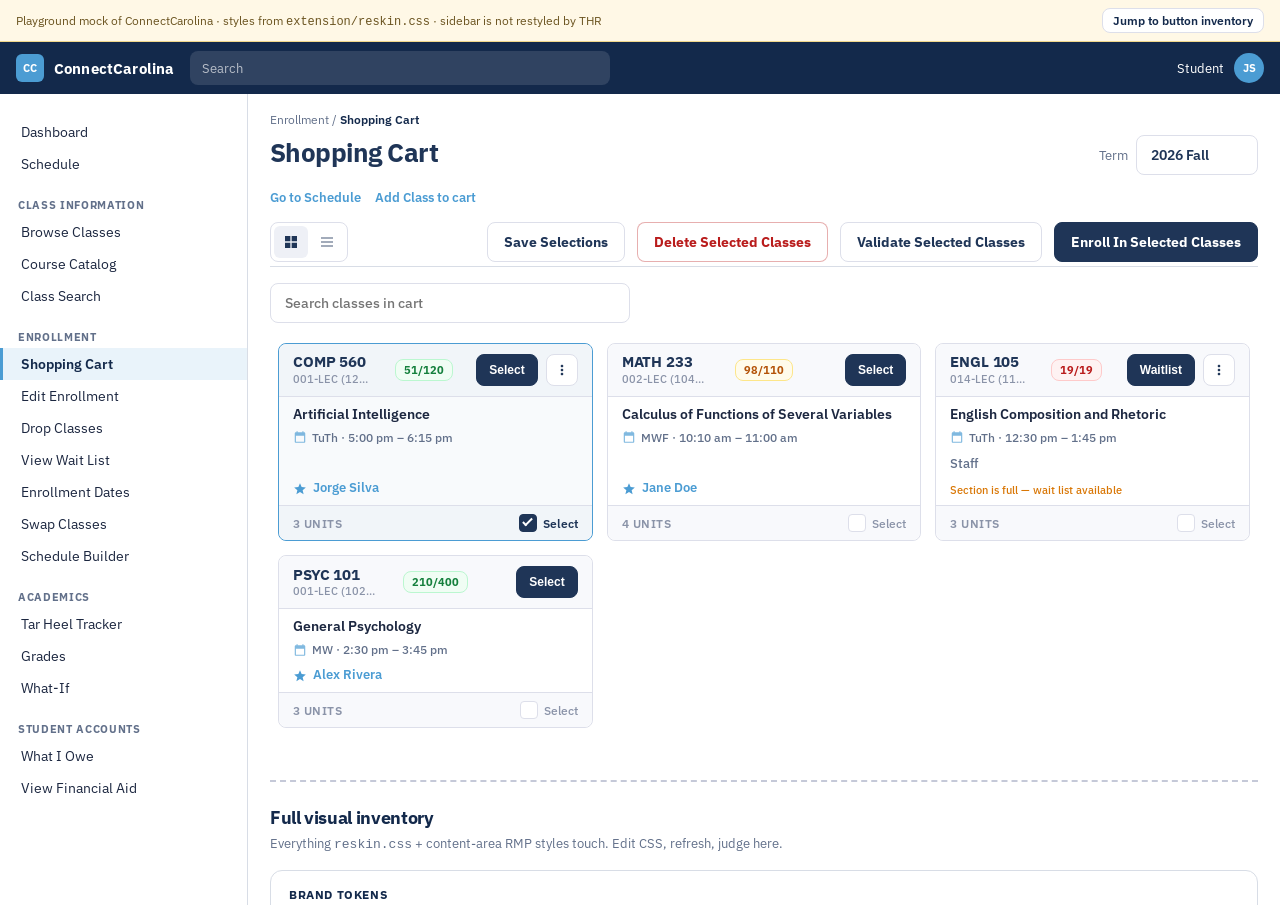
==== playground/buttons.html @ 71690526 "Flatten shopping cart reskin to marketing button language. Replace claymorphism pills/glows with 8px" ====
<!DOCTYPE html>
<html lang="en">
<head>
  <meta charset="UTF-8">
  <meta name="viewport" content="width=device-width, initial-scale=1.0">
  <title>ConnectCarolina mock · THR visual inventory</title>
  <link rel="preconnect" href="https://fonts.googleapis.com">
  <link rel="preconnect" href="https://fonts.gstatic.com" crossorigin>
  <link href="https://fonts.googleapis.com/css2?family=IBM+Plex+Sans:wght@400;500;600;700&display=swap" rel="stylesheet">
  <link rel="stylesheet" href="../extension/reskin.css">
  <link rel="stylesheet" href="../extension/content.css">
  <style>
    :root {
      --cc-primary: #13294b;
      --cc-primary-2: #1a3558;
      --cc-blue: #4b9cd3;
      --cc-bg: #f0f2f5;
      --cc-sidebar: #ffffff;
      --cc-line: #d8dde6;
      --cc-text: #1c2740;
      --cc-muted: #62708a;
      --cc-font: "IBM Plex Sans", "Helvetica Neue", Helvetica, Arial, sans-serif;
    }

    * { box-sizing: border-box; }

    html, body {
      margin: 0;
      height: 100%;
      font-family: var(--cc-font);
      color: var(--cc-text);
      background: var(--cc-bg);
    }

    /* ── Playground banner ── */
    .pg-banner {
      display: flex;
      align-items: center;
      justify-content: space-between;
      gap: 12px;
      padding: 8px 16px;
      background: #fff8e6;
      border-bottom: 1px solid #f0d78c;
      font-size: 12px;
      color: #6b5420;
      z-index: 50;
      position: sticky;
      top: 0;
    }

    .pg-banner a {
      color: #13294b;
      font-weight: 600;
      text-decoration: none;
      border: 1px solid #dddfea;
      background: #fff;
      border-radius: 8px;
      padding: 4px 10px;
    }

    /* ── CX chrome ── */
    .cx-shell {
      display: grid;
      grid-template-rows: 52px 1fr;
      height: calc(100vh - 37px);
      min-height: 640px;
    }

    .cx-topbar {
      display: flex;
      align-items: center;
      gap: 16px;
      padding: 0 16px;
      background: var(--cc-primary);
      color: #fff;
    }

    .cx-brand {
      display: flex;
      align-items: center;
      gap: 10px;
      font-weight: 700;
      font-size: 15px;
      letter-spacing: 0.01em;
      white-space: nowrap;
    }

    .cx-brand-mark {
      width: 28px;
      height: 28px;
      border-radius: 6px;
      background: var(--cc-blue);
      display: grid;
      place-items: center;
      font-size: 11px;
      font-weight: 800;
      color: #fff;
    }

    .cx-top-search {
      flex: 1;
      max-width: 420px;
      height: 34px;
      border-radius: 8px;
      border: none;
      padding: 0 12px;
      font: inherit;
      font-size: 13px;
      background: rgba(255, 255, 255, 0.12);
      color: #fff;
    }

    .cx-top-search::placeholder { color: rgba(255, 255, 255, 0.65); }

    .cx-top-right {
      margin-left: auto;
      display: flex;
      align-items: center;
      gap: 10px;
      font-size: 13px;
    }

    .cx-avatar {
      width: 30px;
      height: 30px;
      border-radius: 50%;
      background: var(--cc-blue);
      display: grid;
      place-items: center;
      font-size: 11px;
      font-weight: 700;
    }

    .cx-body {
      display: grid;
      grid-template-columns: 248px 1fr;
      min-height: 0;
    }

    /* ── Sidebar ── */
    .cx-sidebar {
      background: var(--cc-sidebar);
      border-right: 1px solid var(--cc-line);
      overflow-y: auto;
      padding: 12px 0 24px;
    }

    .cx-nav-section {
      margin-top: 10px;
    }

    .cx-nav-section-title {
      padding: 8px 18px 4px;
      font-size: 11px;
      font-weight: 700;
      letter-spacing: 0.06em;
      text-transform: uppercase;
      color: var(--cc-muted);
    }

    .cx-nav-link {
      display: block;
      padding: 7px 18px;
      font-size: 13.5px;
      color: var(--cc-text);
      text-decoration: none;
      border-left: 3px solid transparent;
    }

    .cx-nav-link:hover {
      background: #f5f7fa;
    }

    .cx-nav-link.active {
      background: rgba(75, 156, 211, 0.12);
      color: var(--cc-primary);
      font-weight: 600;
      border-left-color: var(--cc-blue);
    }

    /* ── Main content ── */
    .cx-main {
      overflow: auto;
      min-width: 0;
    }

    .cx-content {
      padding: 18px 22px 40px;
      max-width: 1400px;
    }

    .cx-breadcrumb {
      font-size: 12px;
      color: var(--cc-muted);
      margin-bottom: 8px;
    }

    .cx-breadcrumb span { color: var(--cc-primary); font-weight: 600; }

    .cx-page-header {
      display: flex;
      align-items: flex-start;
      justify-content: space-between;
      gap: 16px;
      flex-wrap: wrap;
      margin-bottom: 14px;
    }

    .cx-page-header h1 {
      margin: 0;
      font-size: 26px;
      font-weight: 700;
      letter-spacing: -0.02em;
    }

    .cx-term {
      display: flex;
      align-items: center;
      gap: 8px;
      font-size: 13px;
      color: var(--cc-muted);
    }

    .cx-term select {
      appearance: none;
      -webkit-appearance: none;
      padding-right: 28px !important;
      font-weight: 600 !important;
      background-image: url("data:image/svg+xml,%3Csvg xmlns='http://www.w3.org/2000/svg' width='12' height='12' viewBox='0 0 24 24' fill='%231f3557'%3E%3Cpath d='M7 10l5 5 5-5z'/%3E%3C/svg%3E");
      background-repeat: no-repeat;
      background-position: right 10px center;
    }

    .cx-toolbar {
      display: flex;
      flex-wrap: wrap;
      align-items: center;
      gap: 8px;
      padding: 12px 0 4px;
      border-bottom: 1px solid var(--cc-line);
      margin-bottom: 4px;
    }

    .cx-toolbar-spacer { flex: 1; min-width: 8px; }

    .cx-links {
      display: flex;
      gap: 14px;
      margin: 10px 0 4px;
      font-size: 13px;
    }

    .cx-links a {
      color: var(--cc-blue);
      font-weight: 600;
      text-decoration: none;
    }

    .cx-links a:hover { text-decoration: underline; }

    .cx-search-row {
      margin: 10px 0 4px;
    }

    .cx-search-row input#search {
      width: min(360px, 100%);
    }

    /* Inventory strip under the mock */
    .pg-inventory {
      margin-top: 36px;
      padding-top: 24px;
      border-top: 2px dashed #c5c9d8;
    }

    .pg-inventory > h2 {
      margin: 0 0 6px;
      font-size: 18px;
      font-weight: 800;
      letter-spacing: -0.02em;
      text-transform: none;
      color: var(--cc-primary);
    }

    .pg-inventory > p {
      margin: 0 0 18px;
      font-size: 13px;
      color: var(--cc-muted);
    }

    .pg-block {
      background: #fff;
      border: 1px solid var(--cc-line);
      border-radius: 12px;
      padding: 16px 18px 18px;
      margin-bottom: 14px;
    }

    .pg-block h3 {
      margin: 0 0 4px;
      font-size: 12px;
      font-weight: 800;
      letter-spacing: 0.05em;
      text-transform: uppercase;
      color: var(--cc-primary);
    }

    .pg-block .pg-desc {
      margin: 0 0 14px;
      font-size: 12px;
      color: var(--cc-muted);
    }

    .pg-row {
      display: flex;
      flex-wrap: wrap;
      align-items: center;
      gap: 10px;
      margin-bottom: 12px;
    }

    .pg-row:last-child { margin-bottom: 0; }

    .pg-label {
      flex: 0 0 130px;
      font-size: 12px;
      font-weight: 600;
      color: var(--cc-muted);
    }

    .pg-swatch {
      display: inline-flex;
      align-items: center;
      gap: 8px;
      font-size: 12px;
      color: var(--cc-muted);
      margin-right: 10px;
    }

    .pg-dot {
      width: 14px;
      height: 14px;
      border-radius: 50%;
      border: 1px solid var(--cc-line);
    }

    .pg-card-mini {
      width: 280px;
      max-width: 100%;
    }

    .pg-kebab-open .thr-card-kebab-menu {
      display: block;
      position: static;
      margin-top: 8px;
    }

    .pg-list-mock {
      width: 100%;
    }

    .pg-list-mock [role="row"] {
      display: grid;
      grid-template-columns: 28px 1.1fr 1.6fr 1fr 0.7fr 0.8fr;
      gap: 8px;
      align-items: center;
      padding: 8px 12px;
    }

    .pg-list-mock [role="columnheader"] {
      font-size: 11px;
    }

    .pg-modal-inline {
      position: relative;
      max-width: 480px;
      transform: none;
      opacity: 1;
      animation: none;
      max-height: none;
    }

    .pg-tooltip-inline {
      display: flex !important;
      position: static !important;
      pointer-events: auto;
    }

    .is-hidden { display: none !important; }

    /* Mock MUI base */
    .thr-reskin .MuiButton-root,
    .thr-reskin .cx-MuiButton-root,
    .thr-reskin [class*="IconButton"] {
      font-family: inherit;
      appearance: none;
      -webkit-appearance: none;
    }

    .thr-reskin [class*="IconButton"] {
      background: #fff;
      border: 1px solid #dddfea;
      color: #1f3557;
    }

    @media (max-width: 900px) {
      .cx-body { grid-template-columns: 1fr; }
      .cx-sidebar { display: none; }
    }
  </style>
</head>
<body>
  <div class="pg-banner">
    <span>Playground mock of ConnectCarolina · styles from <code>extension/reskin.css</code> · sidebar is not restyled by THR</span>
    <a href="#inventory">Jump to button inventory</a>
  </div>

  <div class="cx-shell">
    <header class="cx-topbar">
      <div class="cx-brand">
        <span class="cx-brand-mark">CC</span>
        ConnectCarolina
      </div>
      <input class="cx-top-search" type="search" placeholder="Search" aria-label="Search">
      <div class="cx-top-right">
        <span>Student</span>
        <div class="cx-avatar" aria-hidden="true">JS</div>
      </div>
    </header>

    <div class="cx-body">
      <aside class="cx-sidebar" aria-label="Campus Experience navigation">
        <div class="cx-nav-section">
          <a class="cx-nav-link" href="#">Dashboard</a>
          <a class="cx-nav-link" href="#">Schedule</a>
        </div>
        <div class="cx-nav-section">
          <div class="cx-nav-section-title">Class Information</div>
          <a class="cx-nav-link" href="#">Browse Classes</a>
          <a class="cx-nav-link" href="#">Course Catalog</a>
          <a class="cx-nav-link" href="#">Class Search</a>
        </div>
        <div class="cx-nav-section">
          <div class="cx-nav-section-title">Enrollment</div>
          <a class="cx-nav-link active" href="#">Shopping Cart</a>
          <a class="cx-nav-link" href="#">Edit Enrollment</a>
          <a class="cx-nav-link" href="#">Drop Classes</a>
          <a class="cx-nav-link" href="#">View Wait List</a>
          <a class="cx-nav-link" href="#">Enrollment Dates</a>
          <a class="cx-nav-link" href="#">Swap Classes</a>
          <a class="cx-nav-link" href="#">Schedule Builder</a>
        </div>
        <div class="cx-nav-section">
          <div class="cx-nav-section-title">Academics</div>
          <a class="cx-nav-link" href="#">Tar Heel Tracker</a>
          <a class="cx-nav-link" href="#">Grades</a>
          <a class="cx-nav-link" href="#">What-If</a>
        </div>
        <div class="cx-nav-section">
          <div class="cx-nav-section-title">Student Accounts</div>
          <a class="cx-nav-link" href="#">What I Owe</a>
          <a class="cx-nav-link" href="#">View Financial Aid</a>
        </div>
      </aside>

      <!-- THR only restyles this content area -->
      <main class="cx-main thr-reskin" id="hcx-shopping-cart">
        <div class="cx-content">
          <div class="cx-breadcrumb">Enrollment / <span>Shopping Cart</span></div>

          <div class="cx-page-header">
            <h1>Shopping Cart</h1>
            <div class="cx-term">
              <label for="term">Term</label>
              <select id="term">
                <option>2026 Fall</option>
                <option>2026 Spring</option>
                <option>2025 Fall</option>
              </select>
            </div>
          </div>

          <div class="cx-links">
            <a href="#">Go to Schedule</a>
            <a href="#">Add Class to cart</a>
          </div>

          <div class="cx-toolbar">
            <div class="thr-view-toggle" role="group" aria-label="View mode">
              <button type="button" class="thr-toggle-btn thr-toggle-active" data-view="card" title="Card view" aria-pressed="true">
                <svg width="16" height="16" viewBox="0 0 24 24" fill="currentColor"><path d="M3 3h8v8H3V3zm10 0h8v8h-8V3zM3 13h8v8H3v-8zm10 0h8v8h-8v-8z"/></svg>
              </button>
              <button type="button" class="thr-toggle-btn" data-view="list" title="List view" aria-pressed="false">
                <svg width="16" height="16" viewBox="0 0 24 24" fill="currentColor"><path d="M3 5h18v2H3V5zm0 6h18v2H3v-2zm0 6h18v2H3v-2z"/></svg>
              </button>
            </div>

            <div class="cx-toolbar-spacer"></div>

            <button type="button" class="MuiButton-root MuiButton-outlined">
              <span class="MuiButton-label">Save Selections</span>
            </button>
            <button type="button" class="MuiButton-root MuiButton-outlinedSecondary">
              <span class="MuiButton-label">Delete Selected Classes</span>
            </button>
            <button type="button" class="MuiButton-root MuiButton-outlined">
              <span class="MuiButton-label">Validate Selected Classes</span>
            </button>
            <button type="button" class="MuiButton-root MuiButton-containedPrimary" id="enroll-btn">
              <span class="MuiButton-label">Enroll In Selected Classes</span>
            </button>
          </div>

          <div class="cx-search-row">
            <input id="search" type="text" placeholder="Search classes in cart">
          </div>

          <!-- Card view (THR) -->
          <div class="thr-card-grid" id="card-grid" role="listbox" aria-label="Shopping cart classes">

            <div class="thr-card thr-card-selected" tabindex="0" role="option" aria-selected="true" aria-label="COMP 560 Artificial Intelligence">
              <div class="thr-card-header">
                <div class="thr-card-code-wrap">
                  <div class="thr-card-code">COMP 560</div>
                  <div class="thr-card-section">001-LEC (12780)</div>
                </div>
                <div class="thr-card-header-center">
                  <div class="thr-card-capacity thr-cap-open" title="51 of 120 seats taken">51/120</div>
                </div>
                <div class="thr-card-actions-wrap">
                  <button type="button" class="thr-card-btn-direct">Select</button>
                  <div class="thr-card-kebab-wrap">
                    <button type="button" class="thr-card-kebab-btn" aria-label="More actions" data-kebab>
                      <svg width="16" height="16" viewBox="0 0 24 24" fill="currentColor"><path d="M12 8c1.1 0 2-.9 2-2s-.9-2-2-2-2 .9-2 2 .9 2 2 2zm0 2c-1.1 0-2 .9-2 2s.9 2 2 2 2-.9 2-2-.9-2-2-2zm0 6c-1.1 0-2 .9-2 2s.9 2 2 2 2-.9 2-2-.9-2-2-2z"/></svg>
                    </button>
                    <div class="thr-card-kebab-menu">
                      <button type="button">Delete</button>
                      <button type="button">View details</button>
                    </div>
                  </div>
                </div>
              </div>
              <div class="thr-card-body">
                <div class="thr-card-title-row">
                  <div class="thr-card-title">Artificial Intelligence</div>
                </div>
                <div class="thr-card-schedule">
                  <span class="thr-card-icon"><svg width="14" height="14" viewBox="0 0 24 24" fill="currentColor"><path d="M19 4h-1V2h-2v2H8V2H6v2H5c-1.1 0-2 .9-2 2v14c0 1.1.9 2 2 2h14c1.1 0 2-.9 2-2V6c0-1.1-.9-2-2-2zm0 16H5V10h14v10z"/></svg></span>
                  <span>TuTh · 5:00 pm – 6:15 pm</span>
                </div>
              </div>
              <div class="thr-card-instructor">
                <span class="thr-professor">
                  <span class="thr-rating-icon" aria-hidden="true">
                    <svg width="14" height="14" viewBox="0 0 24 24" fill="#4B9CD3"><path d="M12 17.27L18.18 21l-1.64-7.03L22 9.24l-7.19-.61L12 2 9.19 8.63 2 9.24l5.46 4.73L5.82 21z"/></svg>
                  </span>
                  <a class="thr-link" href="#">Jorge Silva</a>
                  <div class="thr-tooltip">
                    <div class="thr-tooltip-header">Jorge Silva</div>
                    <div class="thr-tooltip-row">
                      <div class="thr-rating-box" style="background:#2e7d32">
                        <div class="thr-rating-num">4.2</div>
                        <div class="thr-rating-denom">/5</div>
                      </div>
                      <div class="thr-details">
                        <span>Difficulty <strong>3.1</strong></span>
                        <span>Would take again <strong>78%</strong></span>
                      </div>
                    </div>
                    <div class="thr-meta">Based on 42 ratings</div>
                  </div>
                </span>
              </div>
              <div class="thr-card-footer">
                <div class="thr-card-units">3 units</div>
                <div class="thr-card-check">
                  <label class="thr-card-select-label">
                    <input type="checkbox" checked>
                    Select
                  </label>
                </div>
              </div>
            </div>

            <div class="thr-card" tabindex="0" role="option" aria-selected="false" aria-label="MATH 233 Calculus III">
              <div class="thr-card-header">
                <div class="thr-card-code-wrap">
                  <div class="thr-card-code">MATH 233</div>
                  <div class="thr-card-section">002-LEC (10412)</div>
                </div>
                <div class="thr-card-header-center">
                  <div class="thr-card-capacity thr-cap-filling" title="Almost full">98/110</div>
                </div>
                <div class="thr-card-actions-wrap">
                  <button type="button" class="thr-card-btn-direct">Select</button>
                </div>
              </div>
              <div class="thr-card-body">
                <div class="thr-card-title-row">
                  <div class="thr-card-title" title="Calculus of Functions of Several Variables">Calculus of Functions of Several Variables</div>
                </div>
                <div class="thr-card-schedule">
                  <span class="thr-card-icon"><svg width="14" height="14" viewBox="0 0 24 24" fill="currentColor"><path d="M19 4h-1V2h-2v2H8V2H6v2H5c-1.1 0-2 .9-2 2v14c0 1.1.9 2 2 2h14c1.1 0 2-.9 2-2V6c0-1.1-.9-2-2-2zm0 16H5V10h14v10z"/></svg></span>
                  <span>MWF · 10:10 am – 11:00 am</span>
                </div>
              </div>
              <div class="thr-card-instructor">
                <span class="thr-professor">
                  <span class="thr-rating-icon" aria-hidden="true">
                    <svg width="14" height="14" viewBox="0 0 24 24" fill="#4B9CD3"><path d="M12 17.27L18.18 21l-1.64-7.03L22 9.24l-7.19-.61L12 2 9.19 8.63 2 9.24l5.46 4.73L5.82 21z"/></svg>
                  </span>
                  <a class="thr-link" href="#">Jane Doe</a>
                  <div class="thr-tooltip">
                    <div class="thr-tooltip-header">Jane Doe</div>
                    <div class="thr-tooltip-row">
                      <div class="thr-rating-box" style="background:#f9a825">
                        <div class="thr-rating-num">3.6</div>
                        <div class="thr-rating-denom">/5</div>
                      </div>
                      <div class="thr-details">
                        <span>Difficulty <strong>3.8</strong></span>
                        <span>Would take again <strong>61%</strong></span>
                      </div>
                    </div>
                    <div class="thr-meta">Based on 18 ratings</div>
                  </div>
                </span>
              </div>
              <div class="thr-card-footer">
                <div class="thr-card-units">4 units</div>
                <div class="thr-card-check">
                  <label class="thr-card-select-label">
                    <input type="checkbox">
                    Select
                  </label>
                </div>
              </div>
            </div>

            <div class="thr-card" tabindex="0" role="option" aria-selected="false" aria-label="ENGL 105 English Composition">
              <div class="thr-card-header">
                <div class="thr-card-code-wrap">
                  <div class="thr-card-code">ENGL 105</div>
                  <div class="thr-card-section">014-LEC (11890)</div>
                </div>
                <div class="thr-card-header-center">
                  <div class="thr-card-capacity thr-cap-full" title="Full">19/19</div>
                </div>
                <div class="thr-card-actions-wrap">
                  <button type="button" class="thr-card-btn-direct">Waitlist</button>
                  <div class="thr-card-kebab-wrap">
                    <button type="button" class="thr-card-kebab-btn" aria-label="More actions" data-kebab>
                      <svg width="16" height="16" viewBox="0 0 24 24" fill="currentColor"><path d="M12 8c1.1 0 2-.9 2-2s-.9-2-2-2-2 .9-2 2 .9 2 2 2zm0 2c-1.1 0-2 .9-2 2s.9 2 2 2 2-.9 2-2-.9-2-2-2zm0 6c-1.1 0-2 .9-2 2s.9 2 2 2 2-.9 2-2-.9-2-2-2z"/></svg>
                    </button>
                    <div class="thr-card-kebab-menu">
                      <button type="button">Delete</button>
                      <button type="button">Swap</button>
                    </div>
                  </div>
                </div>
              </div>
              <div class="thr-card-body">
                <div class="thr-card-title-row">
                  <div class="thr-card-title">English Composition and Rhetoric</div>
                </div>
                <div class="thr-card-schedule">
                  <span class="thr-card-icon"><svg width="14" height="14" viewBox="0 0 24 24" fill="currentColor"><path d="M19 4h-1V2h-2v2H8V2H6v2H5c-1.1 0-2 .9-2 2v14c0 1.1.9 2 2 2h14c1.1 0 2-.9 2-2V6c0-1.1-.9-2-2-2zm0 16H5V10h14v10z"/></svg></span>
                  <span>TuTh · 12:30 pm – 1:45 pm</span>
                </div>
              </div>
              <div class="thr-card-instructor">
                <span class="thr-name-plain">Staff</span>
              </div>
              <div class="thr-card-messages">
                <div class="thr-card-message thr-card-message--warning">
                  <span class="thr-card-message-text">Section is full — wait list available</span>
                </div>
              </div>
              <div class="thr-card-footer">
                <div class="thr-card-units">3 units</div>
                <div class="thr-card-check">
                  <label class="thr-card-select-label">
                    <input type="checkbox">
                    Select
                  </label>
                </div>
              </div>
            </div>

            <div class="thr-card" tabindex="0" role="option" aria-selected="false" aria-label="PSYC 101 Introduction to Psychology">
              <div class="thr-card-header">
                <div class="thr-card-code-wrap">
                  <div class="thr-card-code">PSYC 101</div>
                  <div class="thr-card-section">001-LEC (10201)</div>
                </div>
                <div class="thr-card-header-center">
                  <div class="thr-card-capacity thr-cap-open" title="Open">210/400</div>
                </div>
                <div class="thr-card-actions-wrap">
                  <button type="button" class="thr-card-btn-direct">Select</button>
                </div>
              </div>
              <div class="thr-card-body">
                <div class="thr-card-title-row">
                  <div class="thr-card-title">General Psychology</div>
                </div>
                <div class="thr-card-schedule">
                  <span class="thr-card-icon"><svg width="14" height="14" viewBox="0 0 24 24" fill="currentColor"><path d="M19 4h-1V2h-2v2H8V2H6v2H5c-1.1 0-2 .9-2 2v14c0 1.1.9 2 2 2h14c1.1 0 2-.9 2-2V6c0-1.1-.9-2-2-2zm0 16H5V10h14v10z"/></svg></span>
                  <span>MW · 2:30 pm – 3:45 pm</span>
                </div>
              </div>
              <div class="thr-card-instructor">
                <span class="thr-professor">
                  <span class="thr-rating-icon" aria-hidden="true">
                    <svg width="14" height="14" viewBox="0 0 24 24" fill="#4B9CD3"><path d="M12 17.27L18.18 21l-1.64-7.03L22 9.24l-7.19-.61L12 2 9.19 8.63 2 9.24l5.46 4.73L5.82 21z"/></svg>
                  </span>
                  <a class="thr-link" href="#">Alex Rivera</a>
                  <div class="thr-tooltip">
                    <div class="thr-tooltip-header">Alex Rivera</div>
                    <div class="thr-tooltip-row">
                      <div class="thr-rating-box" style="background:#2e7d32">
                        <div class="thr-rating-num">4.7</div>
                        <div class="thr-rating-denom">/5</div>
                      </div>
                      <div class="thr-details">
                        <span>Difficulty <strong>2.4</strong></span>
                        <span>Would take again <strong>91%</strong></span>
                      </div>
                    </div>
                    <div class="thr-meta">Based on 63 ratings</div>
                  </div>
                </span>
              </div>
              <div class="thr-card-footer">
                <div class="thr-card-units">3 units</div>
                <div class="thr-card-check">
                  <label class="thr-card-select-label">
                    <input type="checkbox">
                    Select
                  </label>
                </div>
              </div>
            </div>
          </div>


          <!-- List view (THR data grid) -->
          <div class="pg-list-mock is-hidden" id="list-grid" aria-label="Enrollment_Classes" role="grid">
            <div role="row">
              <div role="columnheader"></div>
              <div role="columnheader">Class</div>
              <div role="columnheader">Description</div>
              <div role="columnheader">Days / Time</div>
              <div role="columnheader">Instructor</div>
              <div role="columnheader">Status</div>
            </div>
            <div role="row">
              <div role="gridcell"><input type="checkbox" checked></div>
              <div role="rowheader"><a class="cx-MuiLink-root" href="#">COMP 560</a><div>001-LEC</div></div>
              <div role="gridcell" class="thr-list-col-desc"><div class="MuiGrid-item">Artificial Intelligence</div></div>
              <div role="gridcell">TuTh 5:00–6:15pm</div>
              <div role="gridcell" class="thr-list-col-instr">
                <span class="thr-professor">
                  <span class="thr-rating-icon" aria-hidden="true">
                    <svg width="14" height="14" viewBox="0 0 24 24" fill="#4B9CD3"><path d="M12 17.27L18.18 21l-1.64-7.03L22 9.24l-7.19-.61L12 2 9.19 8.63 2 9.24l5.46 4.73L5.82 21z"/></svg>
                  </span>
                  <a class="thr-link" href="#">Jorge Silva</a>
                </span>
              </div>
              <div role="gridcell">Open</div>
            </div>
            <div role="row">
              <div role="gridcell"><input type="checkbox"></div>
              <div role="rowheader"><a class="cx-MuiLink-root" href="#">MATH 233</a><div>002-LEC</div></div>
              <div role="gridcell" class="thr-list-col-desc"><div class="MuiGrid-item">Calculus of Functions of Several Variables</div></div>
              <div role="gridcell">MWF 10:10–11:00am</div>
              <div role="gridcell" class="thr-list-col-instr"><span class="thr-name-plain">Jane Doe</span></div>
              <div role="gridcell">Open</div>
            </div>
            <div role="row">
              <div role="gridcell"><input type="checkbox"></div>
              <div role="rowheader"><a class="cx-MuiLink-root" href="#">ENGL 105</a><div>014-LEC</div></div>
              <div role="gridcell" class="thr-list-col-desc"><div class="MuiGrid-item">English Composition and Rhetoric</div></div>
              <div role="gridcell">TuTh 12:30–1:45pm</div>
              <div role="gridcell" class="thr-list-col-instr"><span class="thr-name-plain">Staff</span></div>
              <div role="gridcell">Full</div>
            </div>
          </div>

          <!-- Full visual inventory -->
          <section class="pg-inventory" id="inventory">
            <h2>Full visual inventory</h2>
            <p>Everything <code>reskin.css</code> + content-area RMP styles touch. Edit CSS, refresh, judge here.</p>

            <div class="pg-block">
              <h3>Brand tokens</h3>
              <p class="pg-desc"><code>.thr-reskin</code> custom properties</p>
              <div class="pg-row">
                <span class="pg-swatch"><span class="pg-dot" style="background:#13294B"></span> Carolina navy <code>#13294B</code></span>
                <span class="pg-swatch"><span class="pg-dot" style="background:#4B9CD3"></span> Carolina blue <code>#4B9CD3</code></span>
                <span class="pg-swatch"><span class="pg-dot" style="background:#7DB8E0"></span> Blue light</span>
                <span class="pg-swatch"><span class="pg-dot" style="background:#1f3557"></span> Button navy <code>#1f3557</code></span>
                <span class="pg-swatch"><span class="pg-dot" style="background:#dddfea"></span> Border <code>#dddfea</code></span>
                <span class="pg-swatch"><span class="pg-dot" style="background:#b91c1c"></span> Danger</span>
                <span class="pg-swatch"><span class="pg-dot" style="background:#1a1a2e"></span> Text</span>
                <span class="pg-swatch"><span class="pg-dot" style="background:#5a6178"></span> Secondary text</span>
              </div>
            </div>

            <div class="pg-block">
              <h3>Page chrome</h3>
              <p class="pg-desc">Background + <code>h1</code> under <code>.thr-reskin</code></p>
              <div class="pg-row">
                <span class="pg-label">Title</span>
                <h1 style="margin:0">Shopping Cart</h1>
              </div>
            </div>

            <div class="pg-block">
              <h3>MUI / CX action buttons</h3>
              <p class="pg-desc">Toolbar Save / Delete / Validate / Enroll overrides</p>
              <div class="pg-row">
                <span class="pg-label">Primary</span>
                <button type="button" class="MuiButton-root MuiButton-containedPrimary"><span class="MuiButton-label">Enroll</span></button>
                <button type="button" class="cx-MuiButton-root Primary"><span class="cx-MuiButton-label">Save</span></button>
                <button type="button" class="MuiButton-root MuiButton-containedPrimary" disabled><span class="MuiButton-label">Disabled</span></button>
              </div>
              <div class="pg-row">
                <span class="pg-label">Danger</span>
                <button type="button" class="MuiButton-root MuiButton-outlinedSecondary"><span class="MuiButton-label">Delete</span></button>
                <button type="button" class="MuiButton-root MuiButton-outlinedSecondary" disabled><span class="MuiButton-label">Disabled</span></button>
              </div>
              <div class="pg-row">
                <span class="pg-label">Outlined</span>
                <button type="button" class="MuiButton-root MuiButton-outlined"><span class="MuiButton-label">Validate</span></button>
                <button type="button" class="cx-MuiButton-root"><span class="cx-MuiButton-label">Cancel</span></button>
              </div>
              <div class="pg-row">
                <span class="pg-label">Icon</span>
                <button type="button" class="MuiIconButton-root" aria-label="More">
                  <svg viewBox="0 0 24 24" fill="currentColor" width="18" height="18"><path d="M12 8c1.1 0 2-.9 2-2s-.9-2-2-2-2 .9-2 2 .9 2 2 2zm0 2c-1.1 0-2 .9-2 2s.9 2 2 2 2-.9 2-2-.9-2-2-2zm0 6c-1.1 0-2 .9-2 2s.9 2 2 2 2-.9 2-2-.9-2-2-2z"/></svg>
                </button>
              </div>
              <div class="pg-row">
                <span class="pg-label">Busy shimmer</span>
                <button type="button" class="MuiButton-root MuiButton-containedPrimary" id="busy-demo"><span class="MuiButton-label">Submit</span></button>
                <button type="button" class="MuiButton-root MuiButton-outlined" id="busy-replay"><span class="MuiButton-label">Replay</span></button>
              </div>
            </div>

            <div class="pg-block">
              <h3>Inputs</h3>
              <p class="pg-desc">Search + MUI InputBase — flat 8px, same language as buttons</p>
              <div class="pg-row">
                <span class="pg-label">Search</span>
                <input id="search-inventory" type="text" placeholder="Search classes in cart" style="width:280px">
              </div>
              <div class="pg-row">
                <span class="pg-label">MUI field</span>
                <div class="MuiInputBase-root" style="width:280px">
                  <input class="MuiInputBase-input" type="text" placeholder="Autocomplete / select">
                </div>
              </div>
            </div>

            <div class="pg-block">
              <h3>View toggle</h3>
              <p class="pg-desc"><code>.thr-view-toggle</code> / <code>.thr-toggle-btn</code></p>
              <div class="pg-row">
                <span class="pg-label">Default</span>
                <div class="thr-view-toggle" role="group">
                  <button type="button" class="thr-toggle-btn thr-toggle-active" aria-pressed="true">
                    <svg width="16" height="16" viewBox="0 0 24 24" fill="currentColor"><path d="M3 3h8v8H3V3zm10 0h8v8h-8V3zM3 13h8v8H3v-8zm10 0h8v8h-8v-8z"/></svg>
                  </button>
                  <button type="button" class="thr-toggle-btn" aria-pressed="false">
                    <svg width="16" height="16" viewBox="0 0 24 24" fill="currentColor"><path d="M3 5h18v2H3V5zm0 6h18v2H3v-2zm0 6h18v2H3v-2z"/></svg>
                  </button>
                </div>
              </div>
            </div>

            <div class="pg-block">
              <h3>Card grid anatomy</h3>
              <p class="pg-desc">Default / selected / capacity / messages / checkbox / direct CTA / kebab</p>
              <div class="pg-row" style="align-items:flex-start">
                <div class="thr-card pg-card-mini" tabindex="0">
                  <div class="thr-card-header">
                    <div class="thr-card-code-wrap">
                      <div class="thr-card-code">COMP 560</div>
                      <div class="thr-card-section">001-LEC (12780)</div>
                    </div>
                    <div class="thr-card-header-center">
                      <div class="thr-card-capacity thr-cap-open">51/120</div>
                    </div>
                    <div class="thr-card-actions-wrap">
                      <button type="button" class="thr-card-btn-direct">Select</button>
                    </div>
                  </div>
                  <div class="thr-card-body">
                    <div class="thr-card-title-row"><div class="thr-card-title">Default card</div></div>
                    <div class="thr-card-schedule"><span>TuTh · 5:00 pm – 6:15 pm</span></div>
                  </div>
                  <div class="thr-card-instructor">
                    <span class="thr-professor">
                      <span class="thr-rating-icon" aria-hidden="true">
                        <svg width="14" height="14" viewBox="0 0 24 24" fill="#4B9CD3"><path d="M12 17.27L18.18 21l-1.64-7.03L22 9.24l-7.19-.61L12 2 9.19 8.63 2 9.24l5.46 4.73L5.82 21z"/></svg>
                      </span>
                      <a class="thr-link" href="#">Jorge Silva</a>
                    </span>
                  </div>
                  <div class="thr-card-footer">
                    <div class="thr-card-units">3 units</div>
                    <div class="thr-card-check">
                      <label class="thr-card-select-label"><input type="checkbox"> Select</label>
                    </div>
                  </div>
                </div>

                <div class="thr-card thr-card-selected pg-card-mini" tabindex="0">
                  <div class="thr-card-header">
                    <div class="thr-card-code-wrap">
                      <div class="thr-card-code">MATH 233</div>
                      <div class="thr-card-section">002-LEC</div>
                    </div>
                    <div class="thr-card-header-center">
                      <div class="thr-card-capacity thr-cap-filling">98/110</div>
                    </div>
                    <div class="thr-card-actions-wrap pg-kebab-open">
                      <button type="button" class="thr-card-btn-direct">Select</button>
                      <div class="thr-card-kebab-wrap">
                        <button type="button" class="thr-card-kebab-btn" aria-label="More">
                          <svg width="16" height="16" viewBox="0 0 24 24" fill="currentColor"><path d="M12 8c1.1 0 2-.9 2-2s-.9-2-2-2-2 .9-2 2 .9 2 2 2zm0 2c-1.1 0-2 .9-2 2s.9 2 2 2 2-.9 2-2-.9-2-2-2zm0 6c-1.1 0-2 .9-2 2s.9 2 2 2 2-.9 2-2-.9-2-2-2z"/></svg>
                        </button>
                        <div class="thr-card-kebab-menu thr-kebab-open">
                          <button type="button">Delete</button>
                          <a href="#">View details</a>
                        </div>
                      </div>
                    </div>
                  </div>
                  <div class="thr-card-body">
                    <div class="thr-card-title-row"><div class="thr-card-title">Selected + kebab open</div></div>
                    <div class="thr-card-schedule"><span>MWF · 10:10 am – 11:00 am</span></div>
                  </div>
                  <div class="thr-card-instructor">
                    <span class="thr-professor">
                      <span class="thr-rating-icon" aria-hidden="true">
                        <svg width="14" height="14" viewBox="0 0 24 24" fill="#4B9CD3"><path d="M12 17.27L18.18 21l-1.64-7.03L22 9.24l-7.19-.61L12 2 9.19 8.63 2 9.24l5.46 4.73L5.82 21z"/></svg>
                      </span>
                      <a class="thr-link" href="#">Jane Doe</a>
                    </span>
                  </div>
                  <div class="thr-card-footer">
                    <div class="thr-card-units">4 units</div>
                    <div class="thr-card-check">
                      <label class="thr-card-select-label"><input type="checkbox" checked> Select</label>
                    </div>
                  </div>
                </div>

                <div class="thr-card pg-card-mini" tabindex="0">
                  <div class="thr-card-header">
                    <div class="thr-card-code-wrap">
                      <div class="thr-card-code">ENGL 105</div>
                      <div class="thr-card-section">014-LEC</div>
                    </div>
                    <div class="thr-card-header-center">
                      <div class="thr-card-capacity thr-cap-full">19/19</div>
                    </div>
                    <div class="thr-card-actions-wrap">
                      <button type="button" class="thr-card-btn-direct">Waitlist</button>
                    </div>
                  </div>
                  <div class="thr-card-body">
                    <div class="thr-card-title-row"><div class="thr-card-title">Warning + error msgs</div></div>
                    <div class="thr-card-schedule"><span>TuTh · 12:30 pm – 1:45 pm</span></div>
                  </div>
                  <div class="thr-card-messages">
                    <div class="thr-card-message thr-card-message--warning"><span class="thr-card-message-text">Wait list available</span></div>
                    <div class="thr-card-message thr-card-message--error"><span class="thr-card-message-text">Time conflict with COMP 560</span></div>
                  </div>
                  <div class="thr-card-footer">
                    <div class="thr-card-units">3 units</div>
                    <div class="thr-card-check">
                      <label class="thr-card-select-label"><input type="checkbox"> Select</label>
                    </div>
                  </div>
                </div>
              </div>
              <div class="pg-row" style="margin-top:12px">
                <span class="pg-label">Capacity chips</span>
                <span class="thr-card-capacity thr-cap-open">Open</span>
                <span class="thr-card-capacity thr-cap-filling">Filling</span>
                <span class="thr-card-capacity thr-cap-full">Full</span>
              </div>
              <div class="pg-row">
                <span class="pg-label">Card actions</span>
                <button type="button" class="thr-card-btn-direct">Select</button>
                <button type="button" class="thr-card-btn-direct">Enroll</button>
                <button type="button" class="thr-card-btn-direct">Waitlist</button>
                <button type="button" class="thr-card-kebab-btn" aria-label="Kebab">
                  <svg width="16" height="16" viewBox="0 0 24 24" fill="currentColor"><path d="M12 8c1.1 0 2-.9 2-2s-.9-2-2-2-2 .9-2 2 .9 2 2 2zm0 2c-1.1 0-2 .9-2 2s.9 2 2 2 2-.9 2-2-.9-2-2-2zm0 6c-1.1 0-2 .9-2 2s.9 2 2 2 2-.9 2-2-.9-2-2-2z"/></svg>
                </button>
              </div>
            </div>

            <div class="pg-block">
              <h3>List view data grid</h3>
              <p class="pg-desc"><code>[aria-label="Enrollment_Classes"]</code> — also switchable via toolbar toggle above</p>
              <div class="pg-list-mock" aria-label="Enrollment_Classes" role="grid">
                <div role="row">
                  <div role="columnheader"></div>
                  <div role="columnheader">Class</div>
                  <div role="columnheader">Description</div>
                  <div role="columnheader">Days / Time</div>
                  <div role="columnheader">Instructor</div>
                  <div role="columnheader">Status</div>
                </div>
                <div role="row">
                  <div role="gridcell"><input type="checkbox"></div>
                  <div role="rowheader"><a class="cx-MuiLink-root" href="#">COMP 110</a></div>
                  <div role="gridcell"><div class="MuiGrid-item">Intro to Programming</div></div>
                  <div role="gridcell">MWF 9:05–9:55am</div>
                  <div role="gridcell">Kris Jordan</div>
                  <div role="gridcell">Open</div>
                </div>
              </div>
            </div>

            <div class="pg-block">
              <h3>RateMyProfessors badges</h3>
              <p class="pg-desc">From <code>content.css</code> — injected into instructor cells</p>
              <div class="pg-row">
                <span class="pg-label">With rating</span>
                <span class="thr-professor">
                  <span class="thr-rating-icon" aria-hidden="true">
                    <svg width="14" height="14" viewBox="0 0 24 24" fill="#4B9CD3"><path d="M12 17.27L18.18 21l-1.64-7.03L22 9.24l-7.19-.61L12 2 9.19 8.63 2 9.24l5.46 4.73L5.82 21z"/></svg>
                  </span>
                  <a class="thr-link" href="#">Jorge Silva</a>
                </span>
              </div>
              <div class="pg-row">
                <span class="pg-label">No RMP data</span>
                <span class="thr-name-plain">Unknown Instructor</span>
              </div>
              <div class="pg-row" style="align-items:flex-start">
                <span class="pg-label">Tooltip</span>
                <div class="thr-tooltip pg-tooltip-inline">
                  <div class="thr-tooltip-header">Jorge Silva</div>
                  <div class="thr-tooltip-row">
                    <div class="thr-rating-box" style="background:#2e7d32">
                      <div class="thr-rating-num">4.2</div>
                      <div class="thr-rating-denom">/5</div>
                    </div>
                    <div class="thr-details">
                      <span>Difficulty <strong>3.1</strong></span>
                      <span>Would take again <strong>78%</strong></span>
                    </div>
                  </div>
                  <div class="thr-meta">Based on 42 ratings</div>
                </div>
              </div>
            </div>

            <div class="pg-block">
              <h3>Modal + detail panel</h3>
              <p class="pg-desc">Leftover modal chrome + detail grid (tutorial removed; CSS still ships)</p>
              <div class="thr-modal pg-modal-inline">
                <div class="thr-modal-header">
                  <div class="thr-modal-title">COMP 560 · Class details</div>
                  <button type="button" class="thr-modal-close" aria-label="Close">
                    <svg width="18" height="18" viewBox="0 0 24 24" fill="currentColor"><path d="M19 6.41 17.59 5 12 10.59 6.41 5 5 6.41 10.59 12 5 17.59 6.41 19 12 13.41 17.59 19 19 17.59 13.41 12z"/></svg>
                  </button>
                </div>
                <div class="thr-modal-content">
                  <div class="thr-detail-grid">
                    <div class="thr-detail-col">
                      <div class="thr-detail-heading">Information</div>
                      <div class="thr-detail-row">
                        <div class="thr-detail-label">Units</div>
                        <div class="thr-detail-value">3</div>
                      </div>
                      <div class="thr-detail-row">
                        <div class="thr-detail-label">Status</div>
                        <div class="thr-detail-value">Open</div>
                      </div>
                      <div class="thr-detail-row thr-detail-row--long">
                        <div class="thr-detail-label">Description</div>
                        <div class="thr-detail-value">Introduction to artificial intelligence concepts and methods.</div>
                      </div>
                    </div>
                    <div class="thr-detail-col">
                      <div class="thr-detail-heading">Meeting</div>
                      <div class="thr-detail-row">
                        <div class="thr-detail-label">Days</div>
                        <div class="thr-detail-value">TuTh</div>
                      </div>
                      <div class="thr-detail-row">
                        <div class="thr-detail-label">Time</div>
                        <div class="thr-detail-value">5:00 pm – 6:15 pm</div>
                      </div>
                    </div>
                  </div>
                </div>
              </div>
            </div>
          </section>
        </div>
      </main>
    </div>
  </div>

  <script>
    (function () {
      var cardGrid = document.getElementById('card-grid');
      var listGrid = document.getElementById('list-grid');

      document.querySelectorAll('.thr-view-toggle').forEach(function (group) {
        group.addEventListener('click', function (e) {
          var btn = e.target.closest('.thr-toggle-btn');
          if (!btn) return;
          group.querySelectorAll('.thr-toggle-btn').forEach(function (b) {
            var on = b === btn;
            b.classList.toggle('thr-toggle-active', on);
            b.setAttribute('aria-pressed', on ? 'true' : 'false');
          });
          var view = btn.getAttribute('data-view');
          if (!view || !cardGrid || !listGrid) return;
          var isCard = view === 'card';
          cardGrid.classList.toggle('is-hidden', !isCard);
          listGrid.classList.toggle('is-hidden', isCard);
        });
      });

      document.querySelectorAll('[data-kebab]').forEach(function (btn) {
        btn.addEventListener('click', function (e) {
          e.stopPropagation();
          var wrap = btn.closest('.thr-card-kebab-wrap');
          var menu = wrap.querySelector('.thr-card-kebab-menu');
          var open = menu.classList.toggle('thr-kebab-open');
          if (open) {
            var close = function (ev) {
              if (!wrap.contains(ev.target)) {
                menu.classList.remove('thr-kebab-open');
                document.removeEventListener('click', close, true);
              }
            };
            setTimeout(function () { document.addEventListener('click', close, true); }, 0);
          }
        });
      });

      document.querySelectorAll('.thr-card').forEach(function (card) {
        var cb = card.querySelector('input[type="checkbox"]');
        if (!cb) return;
        cb.addEventListener('change', function () {
          card.classList.toggle('thr-card-selected', cb.checked);
          card.setAttribute('aria-selected', String(cb.checked));
        });
      });

      var busy = document.getElementById('busy-demo');
      var replay = document.getElementById('busy-replay');
      var enroll = document.getElementById('enroll-btn');
      function playBusy(el) {
        if (!el) return;
        el.classList.remove('thr-btn-busy');
        void el.offsetWidth;
        el.classList.add('thr-btn-busy');
        setTimeout(function () { el.classList.remove('thr-btn-busy'); }, 700);
      }
      if (replay) replay.addEventListener('click', function () { playBusy(busy); });
      if (enroll) enroll.addEventListener('click', function () { playBusy(enroll); });
    })();
  </script>
</body>
</html>
---- extension/reskin.css ----
/* ═══════════════════════════════════════════════════════════════════════════
   TarHeelRatings – Shopping Cart Reskin (content area only)
   Scoped under .thr-reskin. Does NOT modify sidebar or navigation.
   Flat marketing language: 8px radius, hairline borders, no clay glow.
   ═══════════════════════════════════════════════════════════════════════════ */

/* ── 0. Custom Properties ── */
.thr-reskin {
    --thr-carolina-blue: #4B9CD3;
    --thr-carolina-blue-dark: #13294B;
    --thr-carolina-blue-light: #7DB8E0;

    --thr-bg-primary: #ffffff;
    --thr-bg-card: #ffffff;
    --thr-bg-card-2: #f8f9fc;
    --thr-surface-blue: rgba(75, 156, 211, 0.08);
    --thr-surface-blue-2: rgba(75, 156, 211, 0.12);
    --thr-text-primary: #1c2740;
    --thr-text-secondary: #62708a;
    --thr-text-muted: #8a93a8;
    --thr-border: #dddfea;

    --thr-btn-radius: 8px;
    --thr-btn-border: #dddfea;
    --thr-btn-navy: #1f3557;
    --thr-btn-navy-hover: #253d62;

    --thr-radius: 8px;
    --thr-radius-sm: 8px;
    --thr-radius-xs: 8px;
    --thr-transition: 0.15s ease;

    /* Kept as transparent no-ops so older rules don't reintroduce glow */
    --thr-shadow-sm: none;
    --thr-shadow-md: none;
    --thr-shadow-lg: none;
    --thr-shadow-inset: none;
    --thr-shadow-inset-soft: none;
}


/* ── 1. Main Content Background ── */
.thr-reskin {
    background: #ffffff !important;
}

/* ── 2. Page Title ── */
.thr-reskin h1 {
    color: var(--thr-btn-navy) !important;
    font-weight: 800 !important;
    letter-spacing: -0.02em !important;
}


/* ── 3. Action Buttons ──
   Flat marketing / kebab language: 8px radius, hairline border, no clay shadows */
.thr-reskin .MuiButton-root:not([class*="text"]),
.thr-reskin [class*="MuiButton-root"]:not([class*="text"]),
.thr-reskin .cx-MuiButton-root:not([class*="text"]) {
    border-radius: var(--thr-btn-radius) !important;
    font-weight: 700 !important;
    font-size: 14px !important;
    text-transform: none !important;
    padding: 0 16px !important;
    height: 40px !important;
    min-height: 40px !important;
    transition: background 0.15s ease, border-color 0.15s ease, color 0.15s ease !important;
    box-shadow: none !important;
    border: 1px solid var(--thr-btn-border) !important;
    display: inline-flex !important;
    align-items: center !important;
    justify-content: center !important;
    gap: 6px !important;
    line-height: 1 !important;
    cursor: pointer !important;
    white-space: nowrap !important;
    background: #ffffff !important;
    background-image: none !important;
    color: var(--thr-btn-navy) !important;
    overflow: hidden !important;
    position: relative !important;
}

/* Force inner labels to be horizontal and hide noisy sub-text */
.thr-reskin .cx-MuiButton-label,
.thr-reskin .MuiButton-label {
    display: flex !important;
    align-items: center !important;
    justify-content: center !important;
    width: 100% !important;
    gap: 6px !important;
    background: transparent !important;
    box-shadow: none !important;
    border: none !important;
    border-radius: 0 !important;
    padding: 0 !important;
    margin: 0 !important;
}

.thr-reskin .MuiButton-root [class*="body2"],
.thr-reskin .MuiButton-root [class*="caption"],
.thr-reskin .MuiButton-root [class*="subtitle"],
.thr-reskin .MuiButton-root p,
.thr-reskin .MuiButton-root div:not([class*="label"]),
.thr-reskin .cx-MuiButton-root [class*="body2"],
.thr-reskin .cx-MuiButton-root [class*="caption"],
.thr-reskin .cx-MuiButton-root [class*="subtitle"],
.thr-reskin .cx-MuiButton-root p,
.thr-reskin .cx-MuiButton-root div:not([class*="label"]) {
    display: none !important;
}

.thr-reskin .MuiButton-root:not([class*="text"]):active,
.thr-reskin .cx-MuiButton-root:not([class*="text"]):active {
    box-shadow: none !important;
}

.thr-reskin .MuiButton-root:not([class*="text"]):focus-visible,
.thr-reskin .cx-MuiButton-root:not([class*="text"]):focus-visible {
    outline: 2px solid var(--thr-carolina-blue) !important;
    outline-offset: 2px !important;
}

.thr-reskin .MuiButton-root[class*="containedPrimary"],
.thr-reskin .cx-MuiButton-root[class*="Primary"] {
    background: var(--thr-btn-navy) !important;
    border-color: var(--thr-btn-navy) !important;
    color: #ffffff !important;
}

.thr-reskin .MuiButton-root[class*="containedPrimary"]:hover,
.thr-reskin .cx-MuiButton-root[class*="Primary"]:hover {
    background: var(--thr-btn-navy-hover) !important;
    border-color: var(--thr-btn-navy-hover) !important;
}

.thr-reskin .MuiButton-root[class*="containedPrimary"]:active,
.thr-reskin .cx-MuiButton-root[class*="Primary"]:active {
    background: #1a2d4a !important;
    border-color: #1a2d4a !important;
    box-shadow: none !important;
}

.thr-reskin .MuiButton-root[class*="outlinedSecondary"],
.thr-reskin .cx-MuiButton-root[class*="Secondary"] {
    border: 1px solid rgba(185, 28, 28, 0.35) !important;
    color: #b91c1c !important;
    background: #ffffff !important;
    box-shadow: none !important;
}

.thr-reskin .MuiButton-root[class*="outlinedSecondary"]:hover,
.thr-reskin .cx-MuiButton-root[class*="Secondary"]:hover {
    background: #fff5f5 !important;
    border-color: rgba(185, 28, 28, 0.55) !important;
}

.thr-reskin .MuiButton-root[class*="outlinedSecondary"]:active,
.thr-reskin .cx-MuiButton-root[class*="Secondary"]:active {
    background: #fee2e2 !important;
    box-shadow: none !important;
}

.thr-reskin .MuiButton-root[class*="outlined"]:not([class*="Secondary"]):not([class*="text"]),
.thr-reskin .cx-MuiButton-root[class*="outlined"]:not([class*="Secondary"]):not([class*="text"]),
.thr-reskin .cx-MuiButton-root:not([class*="Primary"]):not([class*="Secondary"]):not([class*="text"]) {
    border: 1px solid var(--thr-btn-border) !important;
    color: var(--thr-btn-navy) !important;
    background: #ffffff !important;
}

.thr-reskin .MuiButton-root[class*="outlined"]:not([class*="Secondary"]):not([class*="text"]):hover,
.thr-reskin .cx-MuiButton-root[class*="outlined"]:not([class*="Secondary"]):not([class*="text"]):hover,
.thr-reskin .cx-MuiButton-root:not([class*="Primary"]):not([class*="Secondary"]):not([class*="text"]):hover {
    border-color: #c5c9d8 !important;
    color: var(--thr-btn-navy) !important;
    background: #f8f9fc !important;
}

.thr-reskin .MuiButton-root[class*="outlined"]:not([class*="Secondary"]):not([class*="text"]):active,
.thr-reskin .cx-MuiButton-root[class*="outlined"]:not([class*="Secondary"]):not([class*="text"]):active,
.thr-reskin .cx-MuiButton-root:not([class*="Primary"]):not([class*="Secondary"]):not([class*="text"]):active {
    background: #eef0f6 !important;
    box-shadow: none !important;
}

/* Explicit Disabled State for intuitive UI */
.thr-reskin .MuiButton-root:disabled,
.thr-reskin .cx-MuiButton-root:disabled,
.thr-reskin .Mui-disabled,
.thr-reskin .cx-Mui-disabled {
    opacity: 0.55 !important;
    filter: none !important;
    cursor: not-allowed !important;
    pointer-events: none !important;
    background: #f1f3f8 !important;
    color: #8a93a8 !important;
    border-color: var(--thr-btn-border) !important;
    box-shadow: none !important;
}


/* ── 3b. Icon Buttons ──
   Same flat kebab language — square corners, no circle / clay shadow */
.thr-reskin [class*="IconButton"],
.thr-reskin [class*="MuiIconButton"] {
    width: 40px !important;
    height: 40px !important;
    min-width: 40px !important;
    padding: 0 !important;
    border-radius: var(--thr-btn-radius) !important;
    border: 1px solid var(--thr-btn-border) !important;
    background: #ffffff !important;
    color: var(--thr-btn-navy) !important;
    display: inline-flex !important;
    align-items: center !important;
    justify-content: center !important;
    box-shadow: none !important;
}

.thr-reskin [class*="IconButton"]:hover,
.thr-reskin [class*="MuiIconButton"]:hover {
    background: #f8f9fc !important;
    border-color: #c5c9d8 !important;
}

.thr-reskin [class*="IconButton"]:active,
.thr-reskin [class*="MuiIconButton"]:active {
    background: #eef0f6 !important;
    box-shadow: none !important;
}

.thr-reskin [class*="IconButton"] svg,
.thr-reskin [class*="MuiIconButton"] svg {
    width: 18px;
    height: 18px;
}

/* ── 3c. Button Busy Shimmer ── */
@keyframes thr-btn-shimmer {
    0%   { background-position: -200% 0; }
    100% { background-position: 200% 0; }
}

.thr-btn-busy {
    pointer-events: none !important;
    background-image: linear-gradient(
        90deg,
        transparent 25%,
        rgba(255, 255, 255, 0.45) 50%,
        transparent 75%
    ) !important;
    background-size: 200% 100% !important;
    animation: thr-btn-shimmer 0.6s ease forwards !important;
}


/* ── 4. Inputs ──
   Same flat language as buttons — 8px, hairline border, no glow */
.thr-reskin input#search,
.thr-reskin input[type="text"]:not([class*="MuiInputBase"]):not([class*="MuiAutocomplete"]),
.thr-reskin input[type="search"],
.thr-reskin select {
    border-radius: var(--thr-btn-radius) !important;
    border: 1px solid var(--thr-btn-border) !important;
    background: #ffffff !important;
    color: var(--thr-btn-navy) !important;
    transition: border-color 0.15s ease, background 0.15s ease !important;
    box-shadow: none !important;
    padding: 0 14px;
    height: 40px;
    min-height: 40px;
    font-family: inherit;
    font-size: 14px;
    font-weight: 500;
}

.thr-reskin input#search:hover,
.thr-reskin input[type="text"]:not([class*="MuiInputBase"]):not([class*="MuiAutocomplete"]):hover,
.thr-reskin input[type="search"]:hover,
.thr-reskin select:hover {
    border-color: #c5c9d8 !important;
    background: #f8f9fc !important;
}

.thr-reskin input#search:focus,
.thr-reskin input[type="text"]:not([class*="MuiInputBase"]):not([class*="MuiAutocomplete"]):focus,
.thr-reskin input[type="search"]:focus,
.thr-reskin select:focus {
    border-color: var(--thr-carolina-blue) !important;
    box-shadow: none !important;
    outline: 2px solid rgba(75, 156, 211, 0.25) !important;
    outline-offset: 1px !important;
    background: #ffffff !important;
}

/* Material-UI Complex Inputs (Autocomplete, Select, TextFields) */
.thr-reskin .cx-MuiInputBase-root,
.thr-reskin .MuiInputBase-root {
    border-radius: var(--thr-btn-radius) !important;
    background: #ffffff !important;
    border: 1px solid var(--thr-btn-border) !important;
    transition: border-color 0.15s ease, background 0.15s ease !important;
    box-shadow: none !important;
    min-height: 40px !important;
    padding-left: 14px !important;
    padding-right: 14px !important;
}

/* Hide native MUI borders and underlines to prevent double artifacts */
.thr-reskin .cx-MuiOutlinedInput-notchedOutline,
.thr-reskin .MuiOutlinedInput-notchedOutline,
.thr-reskin .cx-MuiInput-underline:before,
.thr-reskin .MuiInput-underline:before,
.thr-reskin .cx-MuiInput-underline:after,
.thr-reskin .MuiInput-underline:after {
    display: none !important;
}

.thr-reskin .cx-MuiInputBase-root:hover,
.thr-reskin .MuiInputBase-root:hover {
    border-color: #c5c9d8 !important;
    background: #f8f9fc !important;
}

.thr-reskin .cx-MuiInputBase-root.cx-Mui-focused,
.thr-reskin .MuiInputBase-root.Mui-focused,
.thr-reskin .cx-MuiInputBase-root.cx-Mui-focused:hover,
.thr-reskin .MuiInputBase-root.Mui-focused:hover {
    border-color: var(--thr-carolina-blue) !important;
    box-shadow: none !important;
    background: #ffffff !important;
}

/* Ensure inner inputs stay transparent and don't double-render the styles */
.thr-reskin .cx-MuiInputBase-input,
.thr-reskin .MuiInputBase-input {
    background: transparent !important;
    border: none !important;
    box-shadow: none !important;
    border-radius: 0 !important;
}
.thr-reskin .cx-MuiInputBase-input:focus,
.thr-reskin .MuiInputBase-input:focus {
    background: transparent !important;
    box-shadow: none !important;
    border: none !important;
    outline: none !important;
}

/* Inline / helper links in content */
.thr-reskin a:not(.thr-link):not([class*="MuiButton"]):not([class*="cx-MuiButton"]) {
    color: var(--thr-carolina-blue);
    font-weight: 600;
}


/* ═══════════════════════════════════════════════════════════════════════════
   VIEW TOGGLE
   ═══════════════════════════════════════════════════════════════════════════ */

.thr-view-toggle {
    display: inline-flex;
    align-items: center;
    gap: 2px;
    background: #ffffff;
    border-radius: var(--thr-btn-radius, 8px);
    padding: 3px;
    margin-right: 12px;
    border: 1px solid var(--thr-btn-border, #dddfea);
    box-shadow: none;
}

.thr-toggle-btn {
    display: flex;
    align-items: center;
    justify-content: center;
    width: 34px;
    height: 32px;
    border: none !important;
    background: transparent !important;
    border-radius: 6px !important;
    cursor: pointer;
    color: rgba(31, 53, 87, 0.55) !important;
    transition: background 0.15s ease, color 0.15s ease !important;
    padding: 0 !important;
    min-width: 0 !important;
    box-shadow: none !important;
}

.thr-toggle-btn:hover {
    color: var(--thr-btn-navy, #1f3557) !important;
    background: #f8f9fc !important;
}

.thr-toggle-btn.thr-toggle-active {
    background: #eef0f6 !important;
    color: var(--thr-btn-navy, #1f3557) !important;
    box-shadow: none !important;
}


/* ═══════════════════════════════════════════════════════════════════════════
   CARD GRID
   ═══════════════════════════════════════════════════════════════════════════ */

.thr-card-grid {
    display: grid;
    grid-template-columns: repeat(4, minmax(0, 1fr));
    gap: 14px;
    padding: 16px 8px;
    max-width: 100%;
    box-sizing: border-box;
}

@media (max-width: 1400px) {
    .thr-card-grid { grid-template-columns: repeat(3, minmax(0, 1fr)); }
}
@media (max-width: 1050px) {
    .thr-card-grid { grid-template-columns: repeat(2, minmax(0, 1fr)); }
}
@media (max-width: 640px) {
    .thr-card-grid { grid-template-columns: minmax(0, 1fr); }
}


/* ── Card ──
   IMPORTANT: No overflow:hidden and no transforms!
   These break position:fixed on the TarHeelRatings tooltip inside. */
.thr-card {
    background: var(--thr-bg-card);
    border: 1px solid var(--thr-border);
    border-radius: var(--thr-radius);
    display: flex;
    flex-direction: column;
    transition: border-color var(--thr-transition), background var(--thr-transition);
    box-shadow: none;
    position: relative;
    cursor: pointer;
    min-width: 0;
}

.thr-card:hover {
    box-shadow: none;
    border-color: #c5c9d8;
}


/* ── Card Selected State ── */
.thr-card-selected {
    border-color: var(--thr-carolina-blue) !important;
    background: #f8fafc;
    outline: none;
    box-shadow: none;
}

.thr-card-selected:hover {
    border-color: var(--thr-carolina-blue) !important;
    box-shadow: none;
}

.thr-card-selected .thr-card-header {
    background: #f1f5f9;
}

.thr-card-selected .thr-card-footer {
    background: #f1f5f9;
}

.thr-card-selected .thr-card-select-label {
    color: var(--thr-btn-navy);
    font-weight: 600;
}


/* ── Card Focus State ── */
.thr-card:focus-visible {
    outline: 2px solid var(--thr-carolina-blue);
    outline-offset: 2px;
    box-shadow: none;
}

.thr-card:focus:not(:focus-visible) {
    outline: none;
}


/* ── Card Actions (Kebab & Direct) ── */
.thr-card-actions-wrap {
    display: flex;
    align-items: center;
    gap: 8px;
    flex: 1;
    justify-content: flex-end;
    position: relative;
}

.thr-card-btn-direct {
    display: inline-flex;
    align-items: center;
    justify-content: center;
    height: 32px !important;
    min-height: 32px !important;
    padding: 0 12px !important;
    border-radius: var(--thr-btn-radius, 8px) !important;
    background: var(--thr-btn-navy, #1f3557) !important;
    color: #ffffff !important;
    font-size: 12px !important;
    line-height: 1.2 !important;
    font-weight: 700 !important;
    text-transform: none !important;
    letter-spacing: 0 !important;
    border: 1px solid var(--thr-btn-navy, #1f3557) !important;
    cursor: pointer;
    box-shadow: none !important;
    transition: background 0.15s ease, border-color 0.15s ease;
    white-space: nowrap !important;
}

.thr-card-btn-direct:hover {
    background: var(--thr-btn-navy-hover, #253d62) !important;
    border-color: var(--thr-btn-navy-hover, #253d62) !important;
    transform: none;
}

.thr-card-btn-direct:active {
    background: #1a2d4a !important;
    transform: none;
}

.thr-card-kebab-wrap {
    position: relative;
    display: flex;
    align-items: center;
}

.thr-card-kebab-btn {
    display: flex;
    align-items: center;
    justify-content: center;
    width: 32px;
    height: 32px;
    padding: 0 !important;
    border: 1px solid var(--thr-btn-border, #dddfea) !important;
    border-radius: var(--thr-btn-radius, 8px) !important;
    background: #ffffff !important;
    color: var(--thr-btn-navy, #1f3557) !important;
    cursor: pointer;
    transition: background 0.15s ease, border-color 0.15s ease;
    box-shadow: none !important;
}

.thr-card-kebab-btn:hover {
    background: #f8f9fc !important;
    border-color: #c5c9d8 !important;
    color: var(--thr-btn-navy, #1f3557) !important;
}

.thr-card-kebab-btn:active {
    background: #eef0f6 !important;
}

.thr-card-kebab-menu {
    display: none;
    position: absolute;
    top: 100%;
    right: 0;
    margin-top: 6px;
    min-width: 160px;
    background: #ffffff;
    border: 1px solid var(--thr-btn-border, #dddfea);
    border-radius: var(--thr-btn-radius, 8px);
    box-shadow: 0 8px 24px rgba(19, 41, 75, 0.08);
    padding: 4px 0;
    z-index: 100;
}

.thr-card-kebab-menu.thr-kebab-open {
    display: block;
}

.thr-card-kebab-menu a,
.thr-card-kebab-menu button {
    display: block;
    width: 100%;
    text-align: left;
    font-size: 12px;
    font-weight: 500;
    color: var(--thr-text-primary) !important;
    text-decoration: none;
    cursor: pointer;
    background: none !important;
    border: none !important;
    padding: 7px 14px !important;
    border-radius: 0 !important;
    transition: background 0.12s ease;
    white-space: nowrap;
    min-width: 0 !important;
    box-shadow: none !important;
    line-height: 1.4;
}

.thr-card-kebab-menu a:hover,
.thr-card-kebab-menu button:hover {
    background: rgba(75, 156, 211, 0.10) !important;
    color: var(--thr-carolina-blue) !important;
    text-decoration: none;
}


/* ── Card Messages / Warnings ── */
.thr-card-messages {
    padding: 0 14px 4px 14px;
}

.thr-card-message {
    display: flex;
    align-items: flex-start;
    gap: 5px;
    padding: 3px 0;
    font-size: 11px;
    font-weight: 500;
    line-height: 1.4;
    color: var(--thr-text-secondary);
}

.thr-card-message--warning {
    color: #d97706;
}

.thr-card-message--error {
    color: #dc2626;
}

.thr-card-message-icon {
    flex-shrink: 0;
    display: inline-flex;
    align-items: center;
    margin-top: 1px;
}

.thr-card-message-text {
    display: -webkit-box;
    -webkit-line-clamp: 2;
    line-clamp: 2;
    -webkit-box-orient: vertical;
    overflow: hidden;
}


/* Fade-in (opacity only, no transform — so fixed tooltips work) */
@keyframes thr-cardIn {
    from { opacity: 0; }
    to { opacity: 1; }
}

.thr-card { animation: thr-cardIn 0.3s ease-out backwards; }
.thr-card:nth-child(1) { animation-delay: 0.03s; }
.thr-card:nth-child(2) { animation-delay: 0.06s; }
.thr-card:nth-child(3) { animation-delay: 0.09s; }
.thr-card:nth-child(4) { animation-delay: 0.12s; }
.thr-card:nth-child(5) { animation-delay: 0.15s; }
.thr-card:nth-child(6) { animation-delay: 0.18s; }
.thr-card:nth-child(7) { animation-delay: 0.21s; }
.thr-card:nth-child(8) { animation-delay: 0.24s; }
.thr-card:nth-child(9) { animation-delay: 0.27s; }
.thr-card:nth-child(10) { animation-delay: 0.30s; }


/* ── Card Header ── */
.thr-card-header {
    display: flex;
    align-items: center;
    justify-content: space-between;
    gap: 12px;
    padding: 10px 14px;
    border-bottom: 1px solid var(--thr-border);
    background: #f8f9fc;
    border-radius: var(--thr-radius) var(--thr-radius) 0 0;
}

.thr-card-code-wrap {
    flex: 1;
    min-width: 0;
}

.thr-card-code {
    font-size: 15px;
    font-weight: 800;
    color: var(--thr-btn-navy);
    letter-spacing: -0.01em;
    line-height: 1.1;
}

.thr-card-header-center {
    flex: 1;
    display: flex;
    justify-content: center;
}

.thr-card-section {
    font-size: 11px;
    color: var(--thr-text-muted);
    font-weight: 500;
    margin-top: 1px;
    white-space: nowrap;
    overflow: hidden;
    text-overflow: ellipsis;
}

.thr-card-capacity {
    font-size: 11px;
    font-weight: 700;
    padding: 3px 8px;
    border-radius: var(--thr-btn-radius);
    border: 1px solid transparent;
    white-space: nowrap;
    flex-shrink: 0;
    box-shadow: none;
}

.thr-cap-open {
    background: #f0fdf4;
    color: #15803d;
    border-color: #bbf7d0;
}
.thr-cap-filling {
    background: #fffbeb;
    color: #b45309;
    border-color: #fde68a;
}
.thr-cap-full {
    background: #fef2f2;
    color: #b91c1c;
    border-color: #fecaca;
}


/* ── Card Body ── */
.thr-card-body {
    padding: 8px 14px 6px 14px;
    flex: 1;
}

.thr-card-title-row {
    display: flex;
    align-items: flex-start;
    gap: 6px;
    min-width: 0;
}

.thr-card-subject-icon {
    display: inline-flex;
    align-items: center;
    justify-content: center;
    flex-shrink: 0;
    width: 20px;
    height: 20px;
    margin-top: 1px;
    color: var(--thr-carolina-blue);
    opacity: 0.65;
}

.thr-card-subject-icon svg {
    display: block;
    width: 16px;
    height: 16px;
}

.thr-card-title {
    flex: 1;
    font-size: 14px;
    font-weight: 600;
    color: var(--thr-text-primary);
    line-height: 1.35;
    min-width: 0;
    overflow: hidden;
    text-overflow: ellipsis;
    white-space: nowrap;
}


/* ── Schedule (inside card body) ── */
.thr-card-schedule {
    display: flex;
    align-items: center;
    gap: 5px;
    margin-top: 6px;
    font-size: 12px;
    font-weight: 500;
    color: var(--thr-text-secondary);
}

.thr-card-icon {
    display: inline-flex;
    align-items: center;
    color: var(--thr-carolina-blue);
    opacity: 0.7;
    flex-shrink: 0;
}

.thr-card-icon svg {
    display: block;
}


/* ── Instructor ── */
.thr-card-instructor {
    display: flex;
    align-items: center;
    gap: 6px;
    padding: 4px 14px 8px 14px;
    font-size: 13px;
    color: var(--thr-text-secondary);
    font-weight: 500;
    min-height: 24px;
}

/* Make TarHeelRatings badges fit nicely inside cards */
.thr-card-instructor .thr-professor {
    font-size: 13px !important;
    line-height: 1.3 !important;
}

/* Ensure the tooltip escapes the card (no overflow:hidden on .thr-card!) */
.thr-card-instructor .thr-tooltip {
    z-index: 9999999 !important;
}


/* ── Card Footer ── */
.thr-card-footer {
    display: flex;
    align-items: center;
    justify-content: space-between;
    gap: 6px;
    padding: 8px 14px;
    border-top: 1px solid var(--thr-border);
    background: #f8f9fc;
    border-radius: 0 0 var(--thr-radius) var(--thr-radius);
}

.thr-card-units {
    font-size: 12px;
    font-weight: 600;
    color: var(--thr-text-muted);
    text-transform: uppercase;
    letter-spacing: 0.04em;
}

.thr-card-check input[type="checkbox"] {
    -webkit-appearance: none !important;
    appearance: none !important;
    width: 18px !important;
    height: 18px !important;
    border: 1.5px solid var(--thr-btn-border) !important;
    border-radius: 4px !important;
    background: #fff !important;
    cursor: pointer !important;
    position: relative !important;
    flex-shrink: 0 !important;
    opacity: 1 !important;
    margin: 0 !important;
    padding: 0 !important;
    top: auto !important;
    left: auto !important;
    transition: background 0.15s ease, border-color 0.15s ease !important;
    box-shadow: none !important;
}

.thr-card-check input[type="checkbox"]:checked {
    background: var(--thr-btn-navy) !important;
    border-color: var(--thr-btn-navy) !important;
}

.thr-card-check input[type="checkbox"]:checked::after {
    content: '' !important;
    position: absolute !important;
    left: 5px !important;
    top: 1px !important;
    width: 5px !important;
    height: 10px !important;
    border: solid #fff !important;
    border-width: 0 2px 2px 0 !important;
    transform: rotate(45deg) !important;
    box-sizing: border-box !important;
}

.thr-card-check input[type="checkbox"]:hover {
    border-color: var(--thr-btn-navy) !important;
}

.thr-card-select-label {
    display: flex;
    align-items: center;
    gap: 6px;
    font-size: 12px;
    font-weight: 500;
    color: var(--thr-text-muted);
    cursor: pointer;
    user-select: none;
}

.thr-modal-overlay {
    position: fixed;
    top: 0; left: 0; right: 0; bottom: 0;
    background: rgba(19, 41, 75, 0.4);
    backdrop-filter: blur(4px);
    -webkit-backdrop-filter: blur(4px);
    z-index: 999999;
    display: flex;
    align-items: center;
    justify-content: center;
    padding: 20px;
    opacity: 0;
    animation: thr-modalFadeIn 0.2s ease-out forwards;
}

.thr-modal-overlay.thr-modal-closing {
    animation: thr-modalFadeOut 0.2s ease-in forwards;
}

@keyframes thr-modalFadeIn {
    from { opacity: 0; }
    to { opacity: 1; }
}
@keyframes thr-modalFadeOut {
    from { opacity: 1; }
    to { opacity: 0; }
}

.thr-modal {
    background: var(--thr-bg-card);
    width: 100%;
    max-width: 600px;
    max-height: 85vh;
    border-radius: var(--thr-radius);
    box-shadow: 0 8px 24px rgba(19, 41, 75, 0.08);
    border: 1px solid var(--thr-border);
    display: flex;
    flex-direction: column;
    overflow: hidden;
    transform: scale(0.95) translateY(10px);
    opacity: 0;
    animation: thr-modalSlideUp 0.3s cubic-bezier(0.175, 0.885, 0.32, 1.1) 0.05s forwards;
}

@keyframes thr-modalSlideUp {
    to { transform: scale(1) translateY(0); opacity: 1; }
}

.thr-modal-header {
    display: flex;
    align-items: center;
    justify-content: space-between;
    padding: 16px 20px;
    background: #f8f9fc;
    border-bottom: 1px solid var(--thr-border);
}

.thr-modal-title {
    font-size: 16px;
    font-weight: 800;
    color: var(--thr-btn-navy);
    letter-spacing: -0.01em;
}

.thr-modal-close {
    background: #ffffff !important;
    border: 1px solid var(--thr-btn-border, #dddfea) !important;
    box-shadow: none !important;
    color: var(--thr-btn-navy, #1f3557) !important;
    cursor: pointer;
    width: 32px;
    height: 32px;
    padding: 0 !important;
    border-radius: var(--thr-btn-radius, 8px) !important;
    display: flex;
    align-items: center;
    justify-content: center;
    transition: background 0.15s ease, border-color 0.15s ease, color 0.15s ease;
}

.thr-modal-close:hover {
    background: #fff5f5 !important;
    border-color: rgba(185, 28, 28, 0.35) !important;
    color: #ef4444 !important;
}

.thr-modal-content {
    padding: 20px;
    overflow-y: auto;
    /* Custom scrollbar for modal */
    scrollbar-width: thin;
    scrollbar-color: rgba(19, 41, 75, 0.2) transparent;
}

.thr-modal-content::-webkit-scrollbar {
    width: 6px;
}
.thr-modal-content::-webkit-scrollbar-thumb {
    background-color: rgba(19, 41, 75, 0.2);
    border-radius: 10px;
}

.thr-modal-loading {
    text-align: center;
    padding: 40px 20px;
    color: var(--thr-text-muted);
    font-style: italic;
    font-size: 13px;
    animation: pulse 1.5s infinite;
}

@keyframes pulse {
    0%, 100% { opacity: 0.6; }
    50% { opacity: 1; }
}

/* ── Cloned Native Detail Panel ── */
.thr-native-detail-clone {
    background: transparent !important;
    width: 100%;
}
.thr-native-detail-clone * {
    font-family: 'Inter', system-ui, -apple-system, sans-serif !important;
}
.thr-native-detail-clone [class*="MuiGrid-item"] {
    padding: 8px !important;
    background: transparent !important;
}
.thr-native-detail-clone p,
.thr-native-detail-clone span,
.thr-native-detail-clone div,
.thr-native-detail-clone td,
.thr-native-detail-clone th,
.thr-native-detail-clone dd,
.thr-native-detail-clone dt {
    font-size: 13px !important;
    line-height: 1.4 !important;
    color: var(--thr-text-primary) !important;
}
/* Style the Headers (Information, Details, etc.) */
.thr-native-detail-clone [class*="bold"],
.thr-native-detail-clone dt,
.thr-native-detail-clone th[scope="row"] {
    font-weight: 700 !important;
    color: var(--thr-carolina-blue-dark) !important;
}
/* Style the internal tables (like Availability Seats) */
.thr-native-detail-clone table {
    width: 100% !important;
    margin-top: 8px;
    border-collapse: collapse;
}
.thr-native-detail-clone td,
.thr-native-detail-clone th {
    padding: 6px 4px !important;
    border-bottom: 1px solid rgba(19, 41, 75, 0.08) !important;
}


/* Modal Grid Layout (reusing detail grid structure) */
.thr-detail-grid {
    display: grid;
    grid-template-columns: 1fr 1fr;
    gap: 24px;
}

@media (max-width: 500px) {
    .thr-detail-grid { grid-template-columns: 1fr; gap: 16px; }
}

.thr-detail-col {
    min-width: 0;
}

.thr-detail-heading {
    font-size: 11px;
    font-weight: 800;
    text-transform: uppercase;
    letter-spacing: 0.08em;
    color: var(--thr-carolina-blue-dark);
    margin-bottom: 12px;
    padding-bottom: 6px;
    border-bottom: 2px solid rgba(75, 156, 211, 0.15);
}

.thr-detail-row {
    display: flex;
    gap: 12px;
    padding: 6px 0;
    font-size: 13px;
    line-height: 1.4;
    border-bottom: 1px solid rgba(19, 41, 75, 0.04);
}

.thr-detail-row:last-child {
    border-bottom: none;
}

.thr-detail-row--long {
    flex-direction: column;
    gap: 4px;
}

.thr-detail-label {
    flex-shrink: 0;
    min-width: 120px;
    font-weight: 700;
    color: var(--thr-header-bg);
}

.thr-detail-row--long .thr-detail-label {
    min-width: 0;
}

.thr-detail-value {
    color: var(--thr-text-main);
    word-break: break-word;
    white-space: pre-line;
}


/* ═══════════════════════════════════════════════════════════════════════════
   LIST VIEW (DATA GRID)
   ═══════════════════════════════════════════════════════════════════════════ */

/* Grid container */
.thr-reskin [aria-label="Enrollment_Classes"] {
    border-radius: var(--thr-btn-radius, 8px) !important;
    background: #ffffff !important;
    box-shadow: none !important;
    border: 1px solid var(--thr-btn-border, #dddfea) !important;
    overflow: visible !important;
}

/* Header row */
.thr-reskin [aria-label="Enrollment_Classes"] [role="row"]:first-child {
    background: transparent !important;
    box-shadow: none !important;
}

.thr-reskin [aria-label="Enrollment_Classes"] [role="columnheader"] {
    color: rgba(19, 41, 75, 0.55) !important;
    font-size: 11px !important;
    font-weight: 700 !important;
    letter-spacing: 0.04em;
    line-height: 1.2 !important;
    text-transform: uppercase;
    padding-top: 6px !important;
    padding-bottom: 6px !important;
}

/* Data rows — flat bordered strips, no clay glow */
.thr-reskin [aria-label="Enrollment_Classes"] [role="row"]:not(:first-child) {
    background: #ffffff !important;
    border: 1px solid var(--thr-btn-border, #dddfea) !important;
    border-radius: var(--thr-btn-radius, 8px) !important;
    box-shadow: none !important;
    margin: 8px 10px !important;
    overflow: visible !important;
}

.thr-reskin [aria-label="Enrollment_Classes"] [role="row"]:not(:first-child):hover {
    box-shadow: none !important;
    border-color: #c5c9d8 !important;
    background: #f8f9fc !important;
}

/* Cell padding for better breathing room */
.thr-reskin [aria-label="Enrollment_Classes"] [role="gridcell"],
.thr-reskin [aria-label="Enrollment_Classes"] [role="rowheader"] {
    padding-top: 10px !important;
    padding-bottom: 10px !important;
}

/* ═══════════════════════════════════════════════════════════════════════════
   LIST VIEW COLUMN SPACING
   ═══════════════════════════════════════════════════════════════════════════ */

/* Allow flexible growth to absorb free space left by hidden units column */
.thr-list-col-desc {
    flex-grow: 1.5 !important;
    max-width: none !important;
}

.thr-list-col-instr {
    flex-grow: 1.2 !important;
    max-width: none !important;
    padding-right: 16px !important;
}

.thr-list-col-units {
    display: none !important;
}


/* ── Scrollbar (main only) ── */
.thr-reskin ::-webkit-scrollbar { width: 6px; height: 6px; }
.thr-reskin ::-webkit-scrollbar-track { background: transparent; }
.thr-reskin ::-webkit-scrollbar-thumb { background: rgba(75, 156, 211, 0.2); border-radius: 3px; }

/* ── Toolbar Layout ── */
.thr-reskin [class*="Toolbar"],
.thr-reskin [class*="toolbar"] {
    display: flex !important;
    flex-wrap: wrap !important;
    align-items: center !important;
    gap: 12px !important;
    margin-bottom: 16px !important;
}
.thr-reskin [class*="Toolbar"] > div,
.thr-reskin [class*="toolbar"] > div {
    margin: 0 !important;
}

/* Prevent text bleeding in List view columns (Instructor, Units) */
.thr-reskin [aria-label="Enrollment_Classes"] .cx-MuiGrid-wrap-xs-nowrap,
.thr-reskin [aria-label="Enrollment_Classes"] [class*="MuiGrid-item"] {
    white-space: normal !important;
    word-break: normal !important;
    flex-wrap: wrap !important;
    min-width: 0 !important;
}

/* Shrink font sizes in List View to prevent overlap */
.thr-reskin [aria-label="Enrollment_Classes"] [class*="MuiGrid-item"],
.thr-reskin [aria-label="Enrollment_Classes"] [class*="MuiGrid-item"] p,
.thr-reskin [aria-label="Enrollment_Classes"] [class*="MuiGrid-item"] span,
.thr-reskin [aria-label="Enrollment_Classes"] [class*="MuiGrid-item"] a {
    font-size: 11.5px !important;
    line-height: 1.3 !important;
}

/* Thicken the list view Code header so it still pops at smaller size */
.thr-reskin [aria-label="Enrollment_Classes"] a[class*="cx-MuiLink-root"] {
    font-size: 13px !important;
}
---- extension/content.css ----
/* ── TarHeelRatings – ConnectCarolina injection styles ── */

/* Optional wrapper to handle multiple professor badges gracefully */
.thr-multi-wrapper {
    display: flex;
    flex-direction: row;
    flex-wrap: wrap;
    align-items: center;
    column-gap: 8px;
    row-gap: 2px;
}

/* Container that replaces the original professor name text */
.thr-professor {
    display: inline-flex;
    align-items: center;
    gap: 6px;
    font-family: inherit;
    font-size: inherit;
    line-height: inherit;
    white-space: normal;
    word-break: break-word;
    position: relative;
}

/* Tiny rating SVG container on the left */
.thr-rating-icon {
    display: inline-flex;
    align-items: center;
    justify-content: center;
    flex-shrink: 0;
    width: 14px;
    height: 14px;
}

/* Clickable professor name link */
.thr-link {
    color: #4B9CD3 !important;
    text-decoration: none !important;
    font-weight: 600;
    font-size: inherit;
    cursor: pointer;
}
.thr-link:hover {
    text-decoration: underline !important;
    color: #4B9CD3 !important;
}
.thr-link:visited {
    color: #4B9CD3 !important;
}

/* Plain name (no RMP data found) */
.thr-name-plain {
    font-weight: 500;
    color: inherit;
}

/* Compact inline rating badge replaced by the rating icon on the left */

/* ── Tooltip that appears on hover ── */
.thr-tooltip {
    display: none;
    position: fixed;
    z-index: 999999;
    background: #13294B;
    color: white;
    border-radius: 10px;
    padding: 14px 16px;
    box-shadow: 0 8px 30px rgba(0, 0, 0, 0.35);
    font-family: 'IBM Plex Sans', system-ui, -apple-system, sans-serif;
    white-space: nowrap;
    pointer-events: none;
    min-width: 230px;
}
.thr-professor:hover .thr-tooltip {
    display: flex;
    flex-direction: column;
    gap: 10px;
}

/* Header inside tooltip */
.thr-tooltip-header {
    text-align: center;
    font-size: 14px;
    font-weight: 700;
    padding-bottom: 8px;
    border-bottom: 1px solid rgba(255,255,255,0.15);
}

/* Row with rating box + details */
.thr-tooltip-row {
    display: flex;
    align-items: center;
    gap: 12px;
}

/* Big rating number box */
.thr-rating-box {
    display: flex;
    flex-direction: column;
    align-items: center;
    justify-content: center;
    border-radius: 8px;
    padding: 8px 14px;
    min-width: 54px;
}
.thr-rating-num {
    font-size: 28px;
    font-weight: 800;
    color: white;
    line-height: 1;
}
.thr-rating-denom {
    font-size: 14px;
    color: rgba(255,255,255,0.6);
}

/* Detail lines */
.thr-details {
    display: flex;
    flex-direction: column;
    gap: 4px;
}
.thr-details span {
    font-size: 13px;
    color: #cfd8e0;
}
.thr-details strong {
    color: white;
}

/* Warning / meta lines */
.thr-warning {
    font-size: 12px;
    text-align: center;
    color: #ffc107;
}
.thr-meta {
    font-size: 11px;
    text-align: center;
    color: rgba(255,255,255,0.45);
}

/* Not-found tooltip */
.thr-tooltip-na {
    text-align: center;
    font-size: 13px;
    color: #aaa;
}
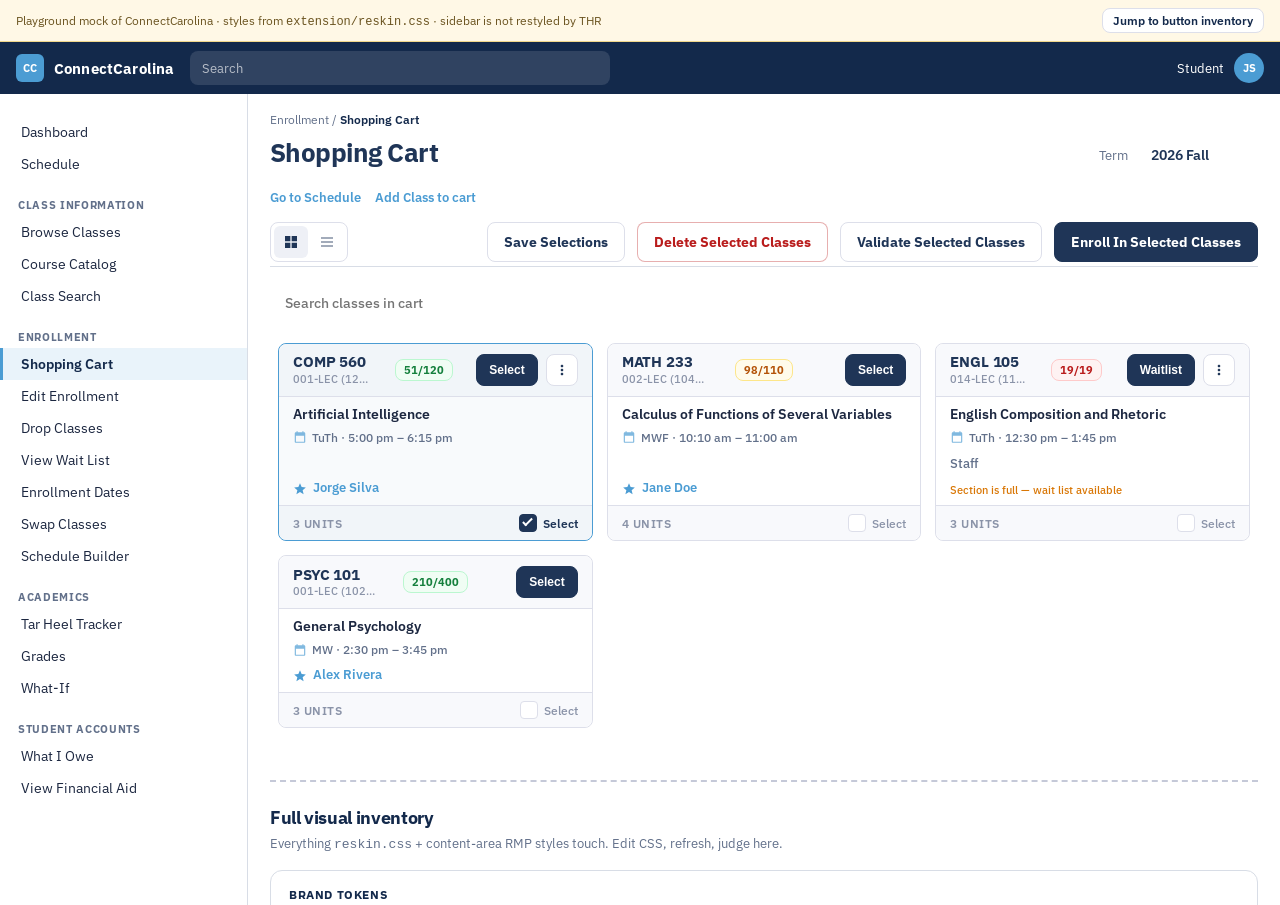
==== commit 2108a34a: "Make cart search and icon arrows transparent. Drop the boxed chrome around search/select fields and " ====
--- a/playground/buttons.html
+++ b/playground/buttons.html
@@ -395,11 +395,8 @@
       font-family: inherit;
       appearance: none;
       -webkit-appearance: none;
-    }
-
-    .thr-reskin [class*="IconButton"] {
-      background: #fff;
-      border: 1px solid #dddfea;
+      background: transparent;
+      border: 1px solid transparent;
       color: #1f3557;
     }
 
--- a/extension/reskin.css
+++ b/extension/reskin.css
@@ -201,16 +201,16 @@
 
 
 /* ── 3b. Icon Buttons ──
-   Same flat kebab language — square corners, no circle / clay shadow */
+   Transparent chrome — no box around chevrons / arrows */
 .thr-reskin [class*="IconButton"],
 .thr-reskin [class*="MuiIconButton"] {
-    width: 40px !important;
-    height: 40px !important;
-    min-width: 40px !important;
+    width: 36px !important;
+    height: 36px !important;
+    min-width: 36px !important;
     padding: 0 !important;
     border-radius: var(--thr-btn-radius) !important;
-    border: 1px solid var(--thr-btn-border) !important;
-    background: #ffffff !important;
+    border: 1px solid transparent !important;
+    background: transparent !important;
     color: var(--thr-btn-navy) !important;
     display: inline-flex !important;
     align-items: center !important;
@@ -220,13 +220,13 @@
 
 .thr-reskin [class*="IconButton"]:hover,
 .thr-reskin [class*="MuiIconButton"]:hover {
-    background: #f8f9fc !important;
-    border-color: #c5c9d8 !important;
+    background: rgba(31, 53, 87, 0.06) !important;
+    border-color: transparent !important;
 }
 
 .thr-reskin [class*="IconButton"]:active,
 .thr-reskin [class*="MuiIconButton"]:active {
-    background: #eef0f6 !important;
+    background: rgba(31, 53, 87, 0.10) !important;
     box-shadow: none !important;
 }
 
@@ -256,14 +256,14 @@
 
 
 /* ── 4. Inputs ──
-   Same flat language as buttons — 8px, hairline border, no glow */
+   Search / selects sit transparent — no boxed chrome */
 .thr-reskin input#search,
 .thr-reskin input[type="text"]:not([class*="MuiInputBase"]):not([class*="MuiAutocomplete"]),
 .thr-reskin input[type="search"],
 .thr-reskin select {
     border-radius: var(--thr-btn-radius) !important;
-    border: 1px solid var(--thr-btn-border) !important;
-    background: #ffffff !important;
+    border: 1px solid transparent !important;
+    background: transparent !important;
     color: var(--thr-btn-navy) !important;
     transition: border-color 0.15s ease, background 0.15s ease !important;
     box-shadow: none !important;
@@ -279,27 +279,26 @@
 .thr-reskin input[type="text"]:not([class*="MuiInputBase"]):not([class*="MuiAutocomplete"]):hover,
 .thr-reskin input[type="search"]:hover,
 .thr-reskin select:hover {
-    border-color: #c5c9d8 !important;
-    background: #f8f9fc !important;
+    border-color: transparent !important;
+    background: rgba(31, 53, 87, 0.04) !important;
 }
 
 .thr-reskin input#search:focus,
 .thr-reskin input[type="text"]:not([class*="MuiInputBase"]):not([class*="MuiAutocomplete"]):focus,
 .thr-reskin input[type="search"]:focus,
 .thr-reskin select:focus {
-    border-color: var(--thr-carolina-blue) !important;
-    box-shadow: none !important;
-    outline: 2px solid rgba(75, 156, 211, 0.25) !important;
-    outline-offset: 1px !important;
-    background: #ffffff !important;
+    border-color: transparent !important;
+    box-shadow: none !important;
+    outline: none !important;
+    background: rgba(31, 53, 87, 0.04) !important;
 }
 
 /* Material-UI Complex Inputs (Autocomplete, Select, TextFields) */
 .thr-reskin .cx-MuiInputBase-root,
 .thr-reskin .MuiInputBase-root {
     border-radius: var(--thr-btn-radius) !important;
-    background: #ffffff !important;
-    border: 1px solid var(--thr-btn-border) !important;
+    background: transparent !important;
+    border: 1px solid transparent !important;
     transition: border-color 0.15s ease, background 0.15s ease !important;
     box-shadow: none !important;
     min-height: 40px !important;
@@ -319,17 +318,17 @@
 
 .thr-reskin .cx-MuiInputBase-root:hover,
 .thr-reskin .MuiInputBase-root:hover {
-    border-color: #c5c9d8 !important;
-    background: #f8f9fc !important;
+    border-color: transparent !important;
+    background: rgba(31, 53, 87, 0.04) !important;
 }
 
 .thr-reskin .cx-MuiInputBase-root.cx-Mui-focused,
 .thr-reskin .MuiInputBase-root.Mui-focused,
 .thr-reskin .cx-MuiInputBase-root.cx-Mui-focused:hover,
 .thr-reskin .MuiInputBase-root.Mui-focused:hover {
-    border-color: var(--thr-carolina-blue) !important;
-    box-shadow: none !important;
-    background: #ffffff !important;
+    border-color: transparent !important;
+    box-shadow: none !important;
+    background: rgba(31, 53, 87, 0.04) !important;
 }
 
 /* Ensure inner inputs stay transparent and don't double-render the styles */
